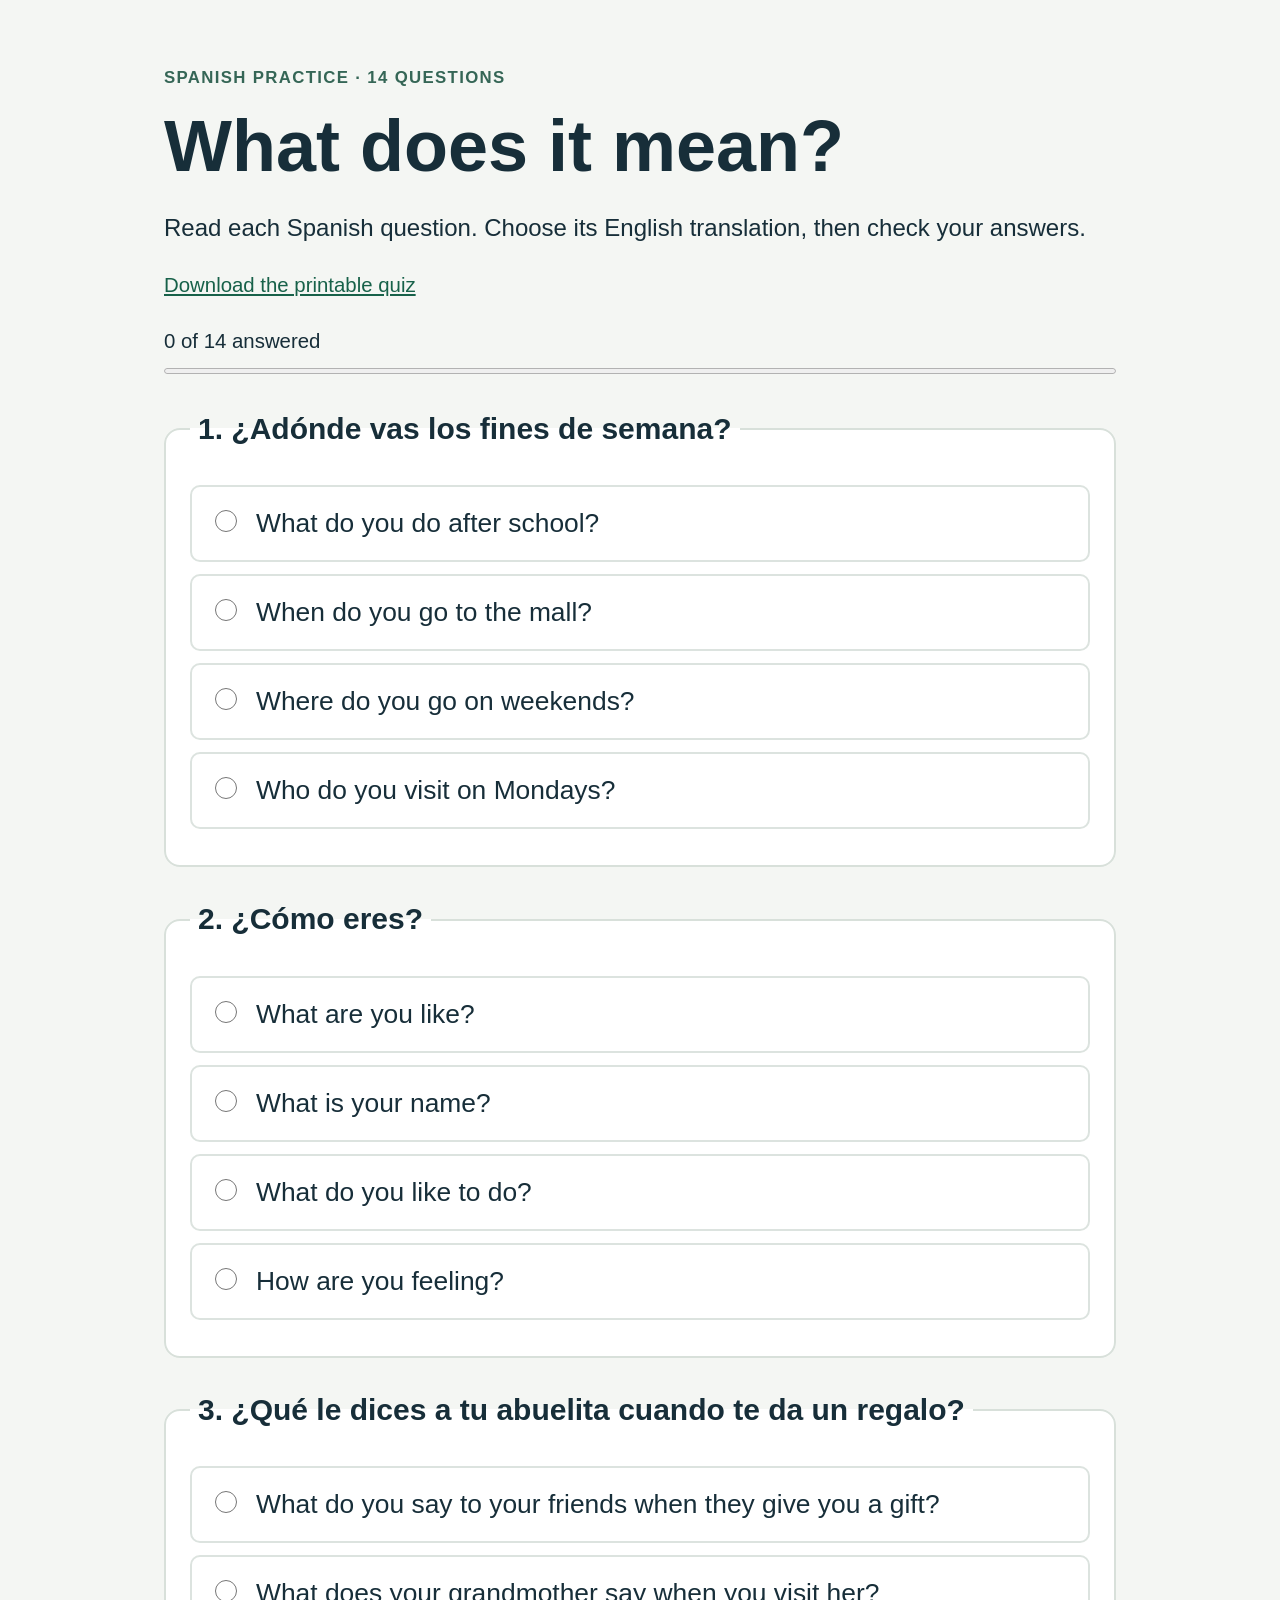
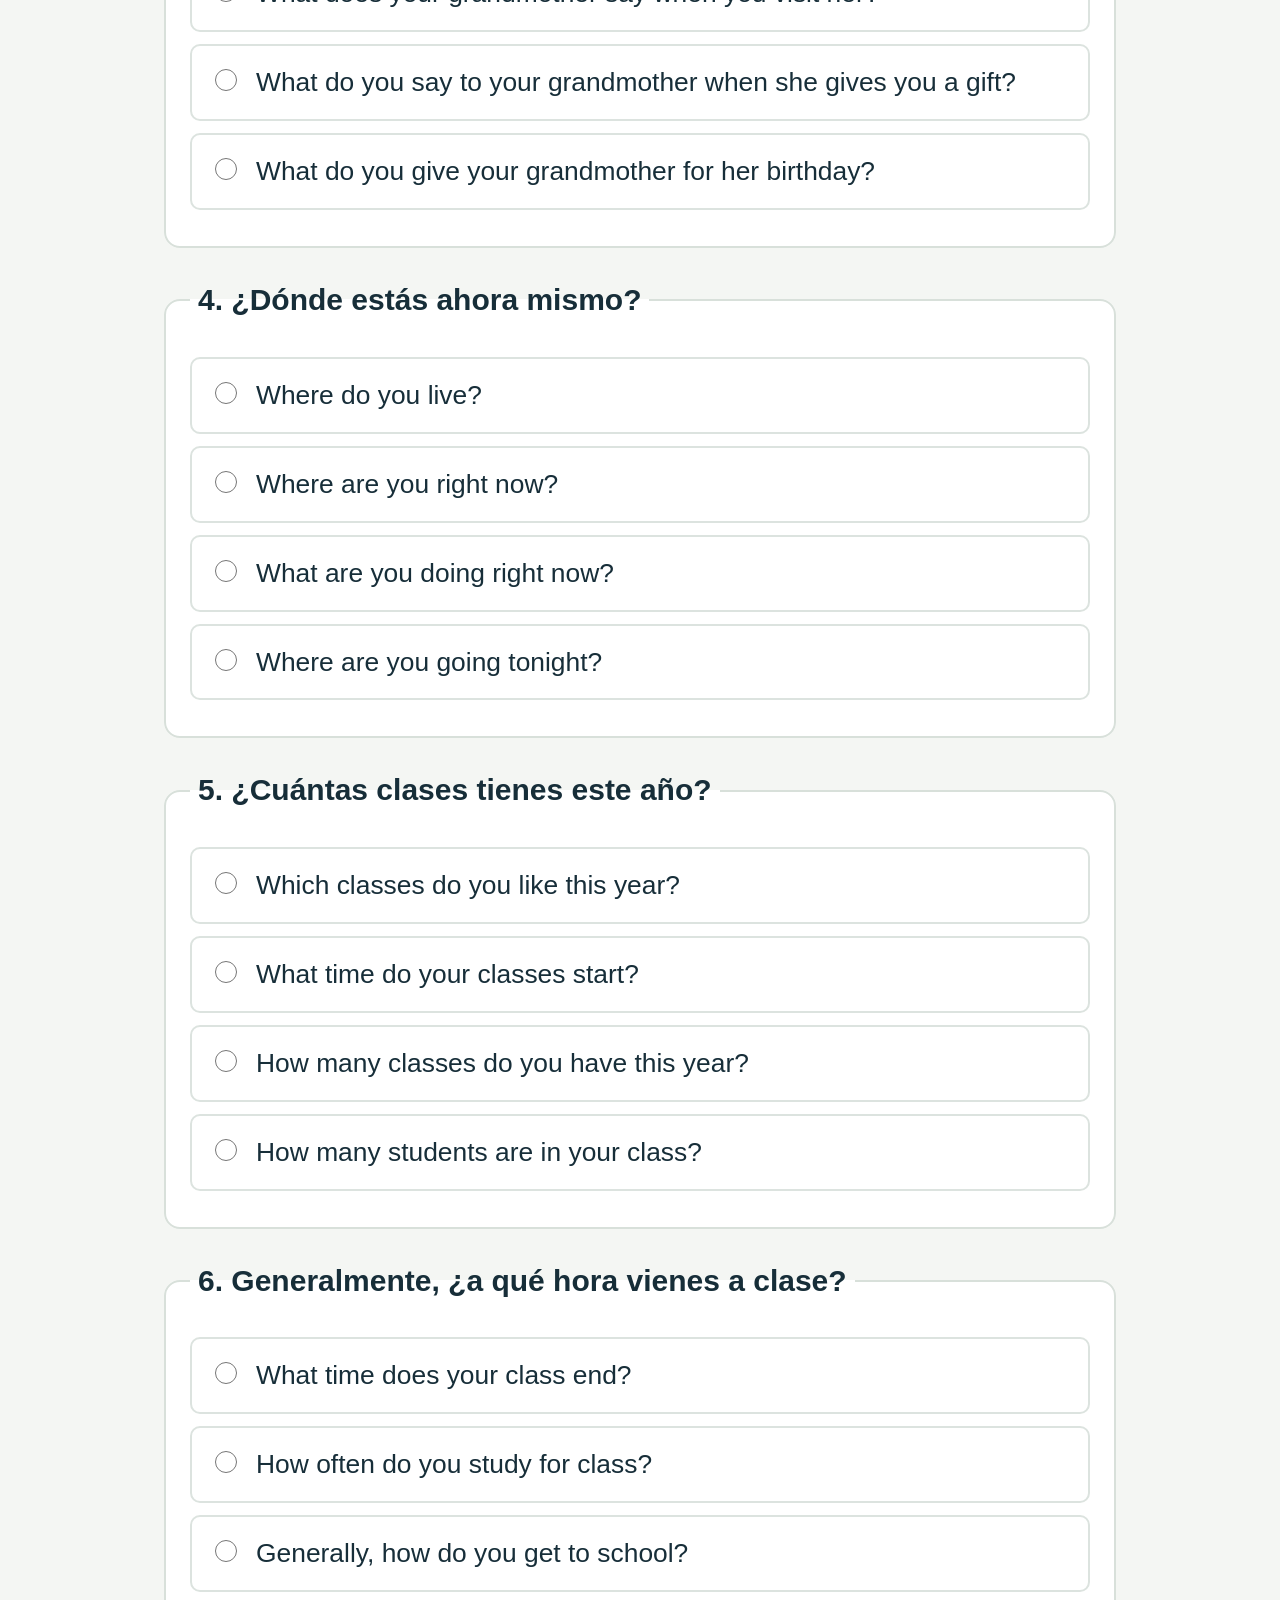
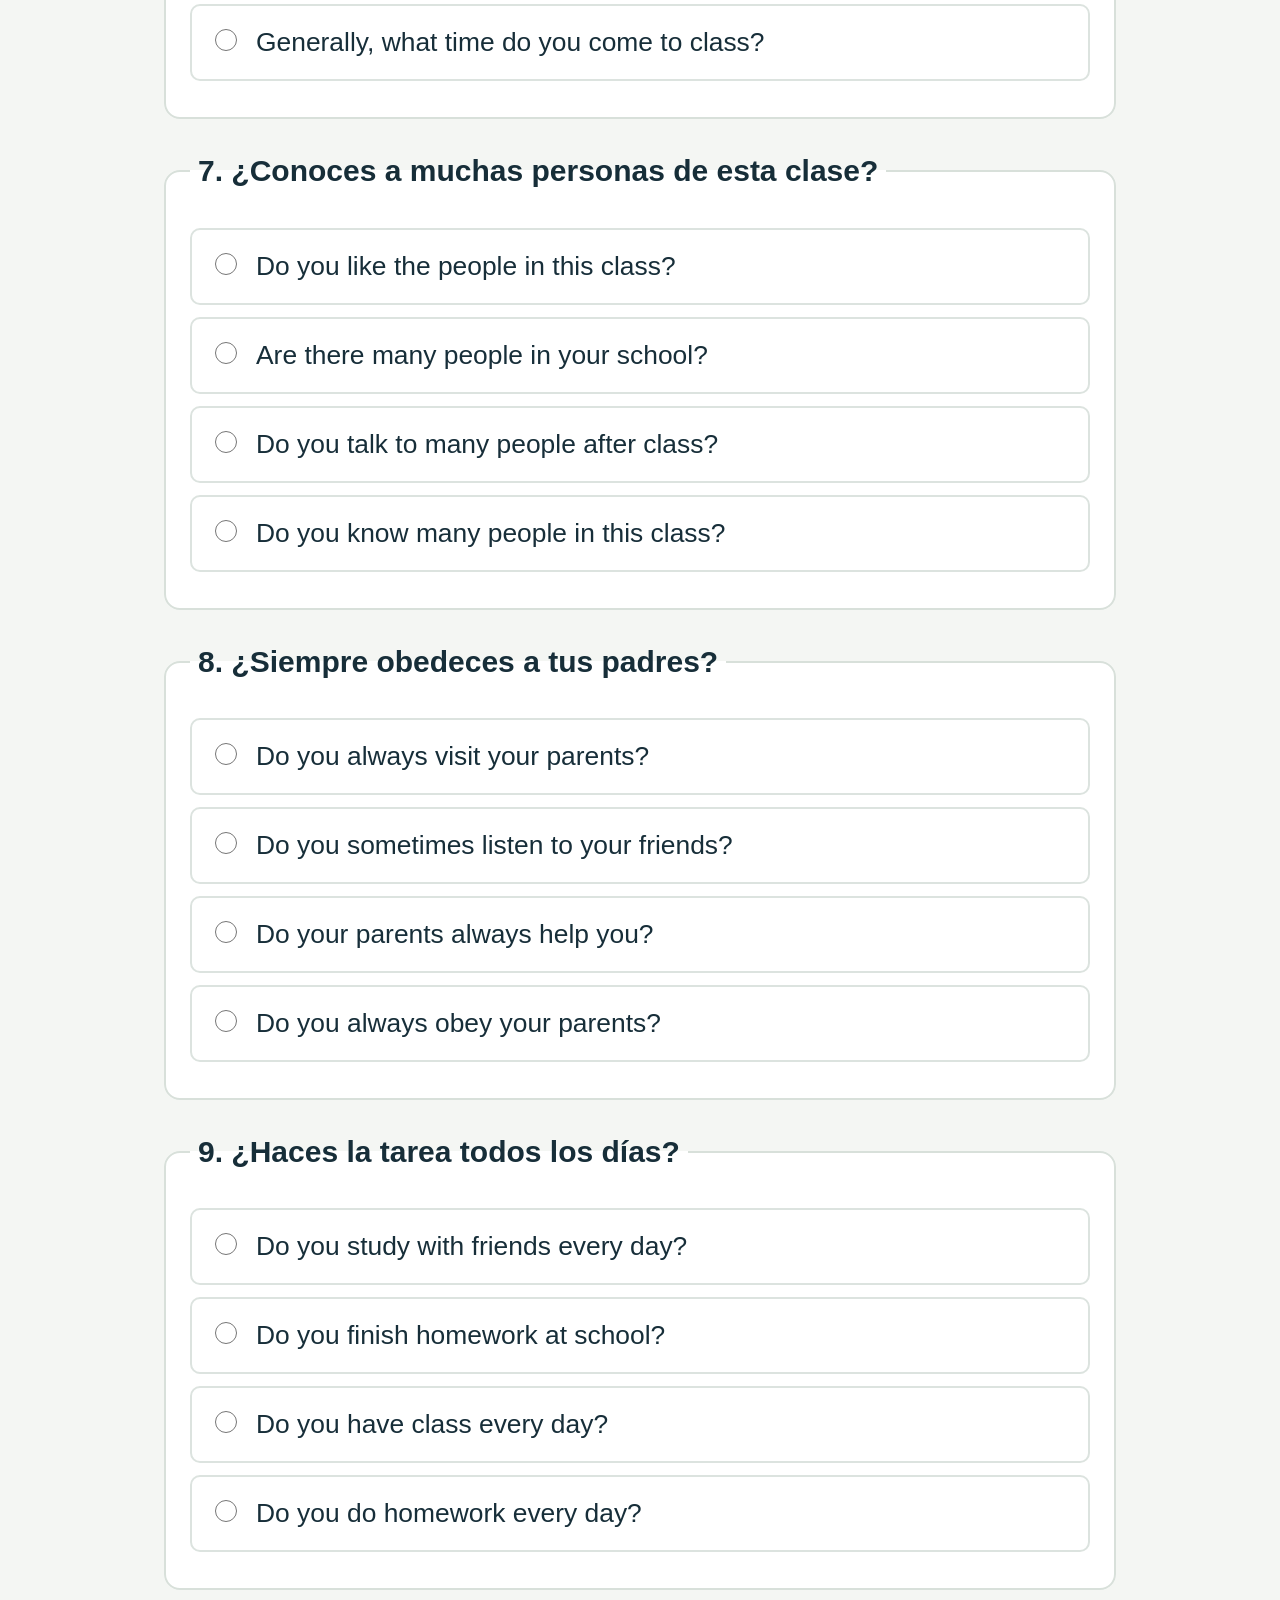
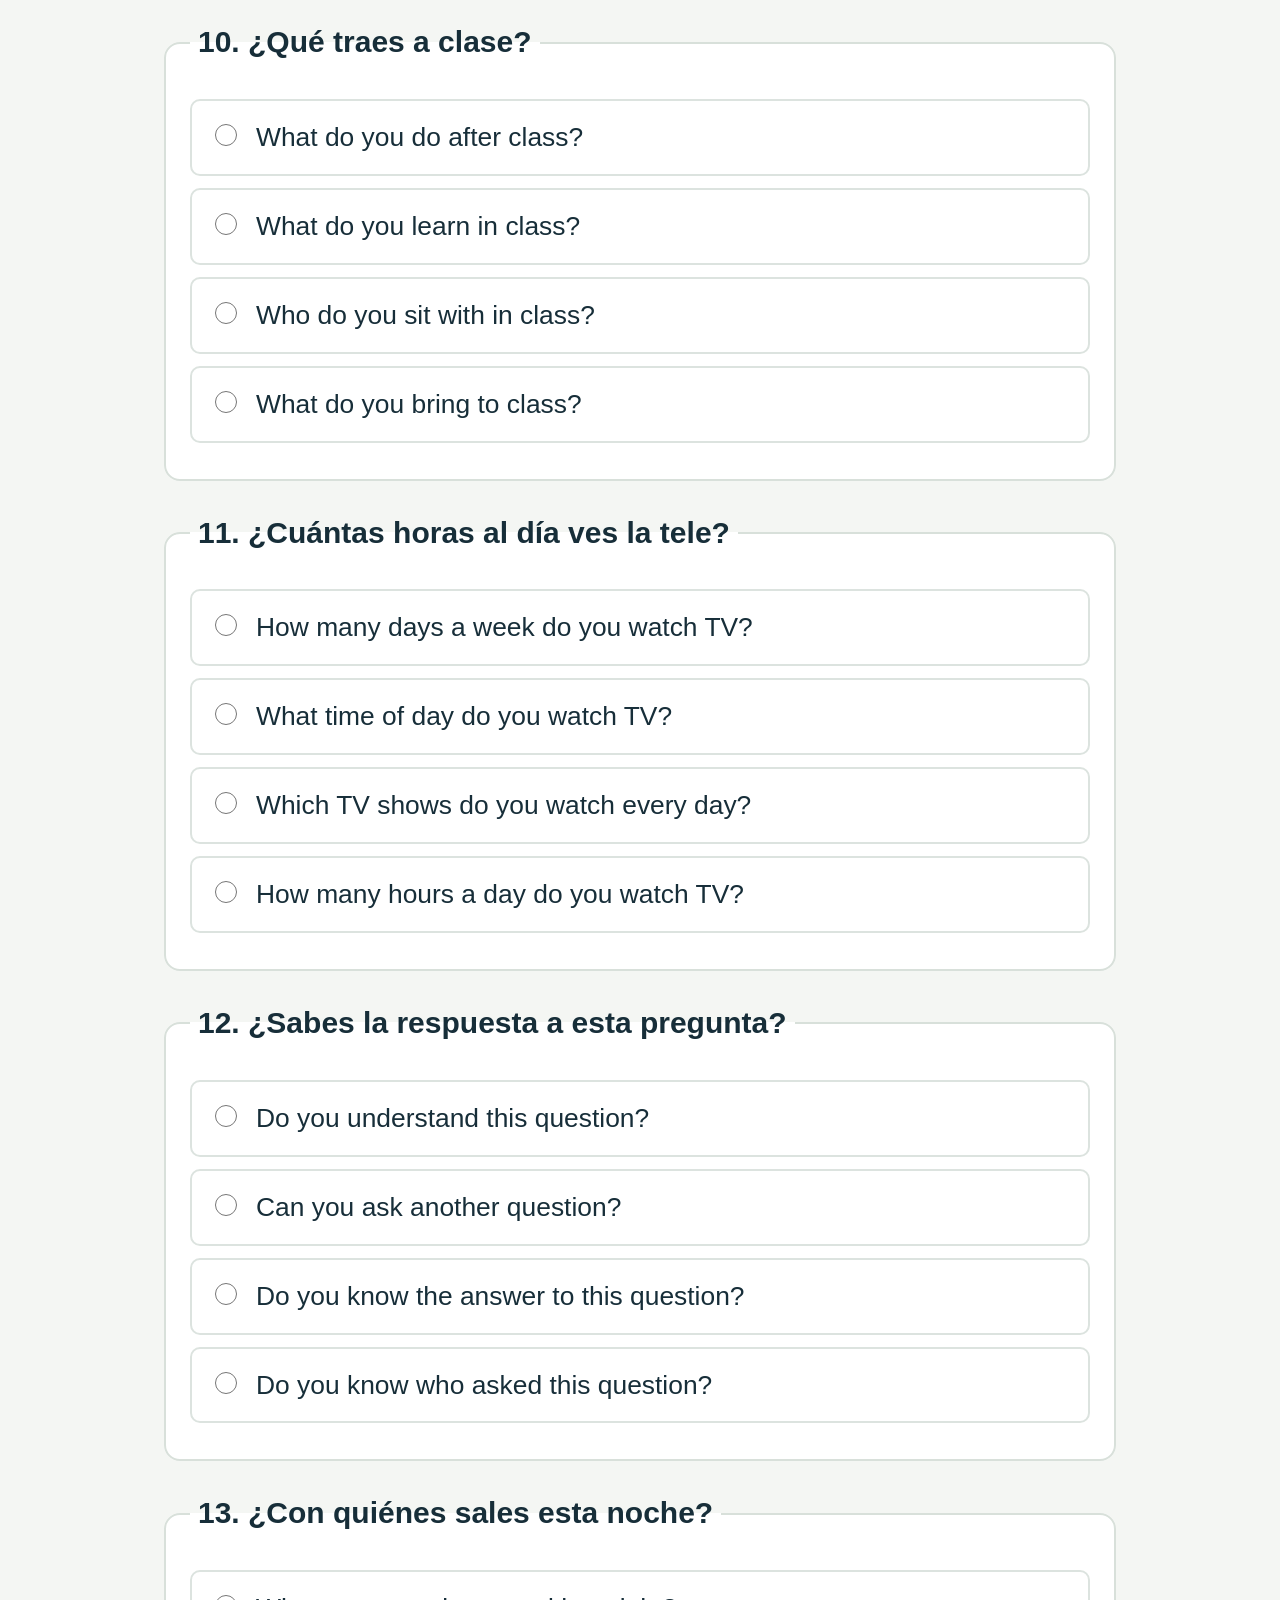
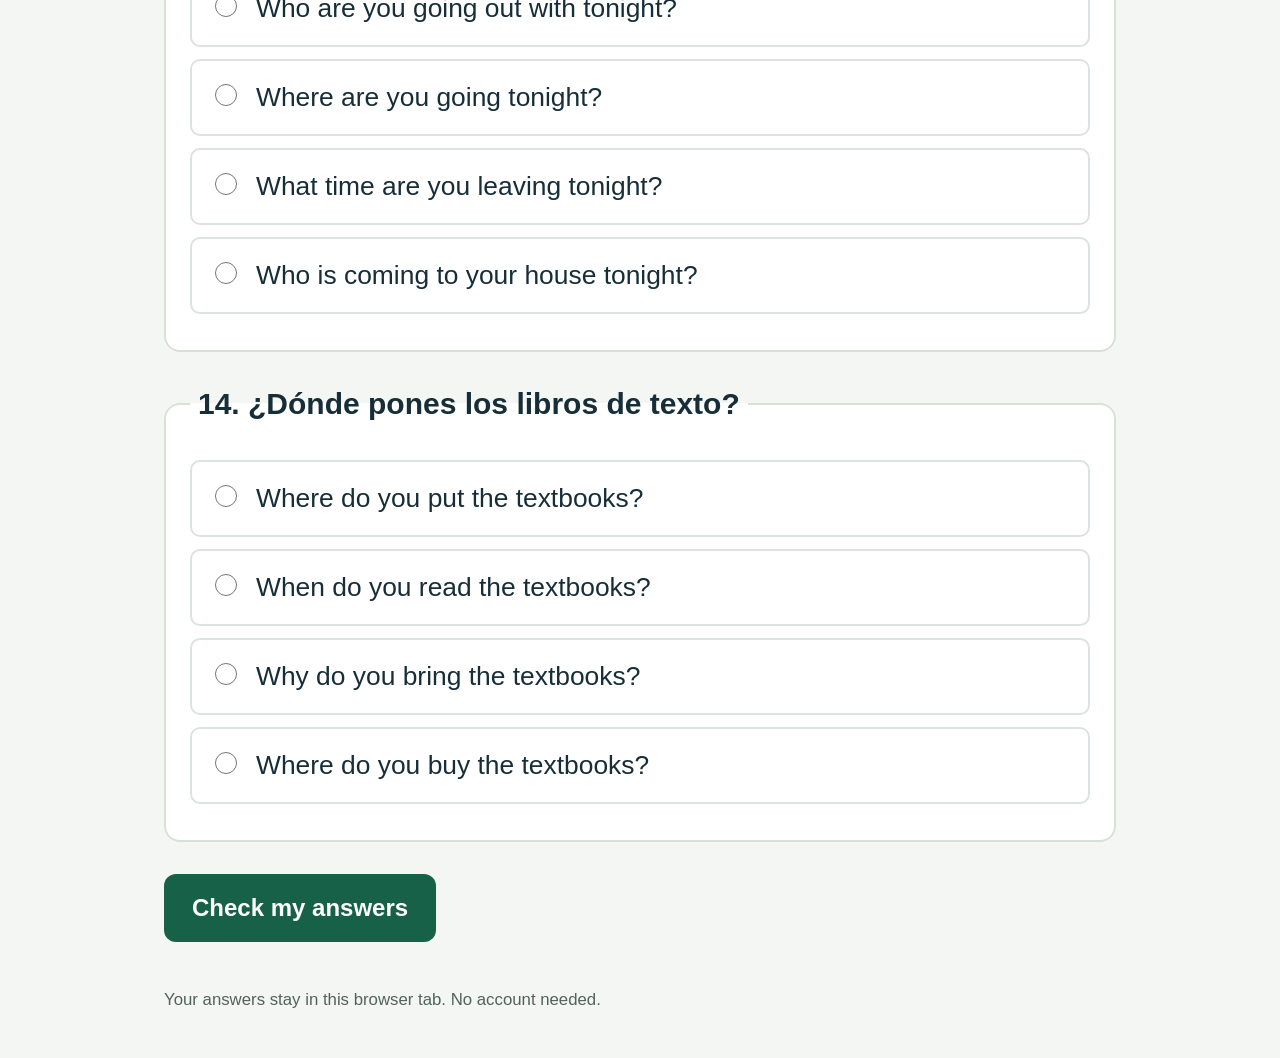
==== index.html @ 232efaab "Create interactive large-print Spanish quiz" ====
<!doctype html>
<html lang="en">
<head>
  <meta charset="utf-8">
  <meta name="viewport" content="width=device-width, initial-scale=1">
  <meta name="description" content="Practice understanding 14 Spanish questions with an extra-large-print interactive quiz.">
  <title>Spanish Question Quiz</title>
  <link rel="stylesheet" href="style.css">
  <script src="questions.js" defer></script>
  <script src="quiz.js" defer></script>
</head>
<body>
<main>
  <header>
    <p class="eyebrow">SPANISH PRACTICE · 14 QUESTIONS</p>
    <h1>What does it mean?</h1>
    <p>Read each Spanish question. Choose its English translation, then check your answers.</p>
    <a href="spanish-quiz.pdf">Download the printable quiz</a>
  </header>
  <noscript>Please enable JavaScript to take the quiz, or download the printable version above.</noscript>
  <div class="progress" aria-live="polite"><span id="progress-text">0 of 14 answered</span><progress id="progress" value="0" max="14" aria-label="Questions answered"></progress></div>
  <form id="quiz">
    <div id="questions"></div>
    <p id="notice" role="alert"></p>
    <button type="submit" id="check">Check my answers</button>
  </form>
  <section id="results" hidden tabindex="-1" aria-labelledby="score"></section>
  <button id="retry" type="button" hidden>Try again</button>
  <footer>Your answers stay in this browser tab. No account needed.</footer>
</main>
</body>
</html>
---- style.css ----
:root { font-family: Arial, Helvetica, sans-serif; color: #172e39; background: #f4f6f3; font-size: 24px; }
* { box-sizing: border-box; }
body { margin: 0; }
main { max-width: 1000px; margin: auto; padding: 48px 24px; }
h1 { font-size: clamp(2rem, 6vw, 3rem); line-height: 1.1; margin: 16px 0; }
p { line-height: 1.5; }
.eyebrow { font-size: .7rem; font-weight: bold; letter-spacing: .08em; color: #356656; }
a { color: #176149; font-size: .85rem; }
.progress { margin: 32px 0; font-size: .85rem; }
progress { display: block; width: 100%; height: 12px; margin-top: 12px; accent-color: #176149; }
fieldset { min-width: 0; margin: 0 0 32px; padding: 24px; border: 2px solid #d8e0da; border-radius: 16px; background: white; }
legend { font-weight: bold; font-size: 1.25rem; line-height: 1.35; padding: 0 8px; max-width: 100%; }
label { display: flex; align-items: baseline; gap: 16px; border: 2px solid #dce3df; border-radius: 10px; padding: 18px; margin: 12px 0; cursor: pointer; font-size: 1.1rem; line-height: 1.4; }
label:hover { background: #f0f6f2; }
label:has(input:checked) { background: #e7f1eb; border-color: #176149; }
input { flex-shrink: 0; width: 22px; height: 22px; accent-color: #176149; }
button { background: #176149; color: white; border: 0; border-radius: 12px; padding: 20px 28px; font: inherit; font-weight: bold; cursor: pointer; }
button:hover { background: #104b38; }
:focus-visible { outline: 4px solid #a45100; outline-offset: 4px; }
.feedback { font-size: 1rem; font-weight: bold; margin-bottom: 0; }
.correct { border-color: #176149; }
.incorrect { border-color: #ae430e; }
.incorrect .feedback, #notice { color: #923509; }
#results { padding: 24px; background: #e7f1eb; border-radius: 16px; margin: 24px 0; }
#results h2 { margin: 0; }
footer { margin-top: 48px; font-size: .7rem; color: #52625c; }
[hidden] { display: none !important; }
@media (max-width: 600px) { main { padding: 28px 14px; } fieldset { padding: 16px 10px; } label { padding: 14px 10px; gap: 10px; } }
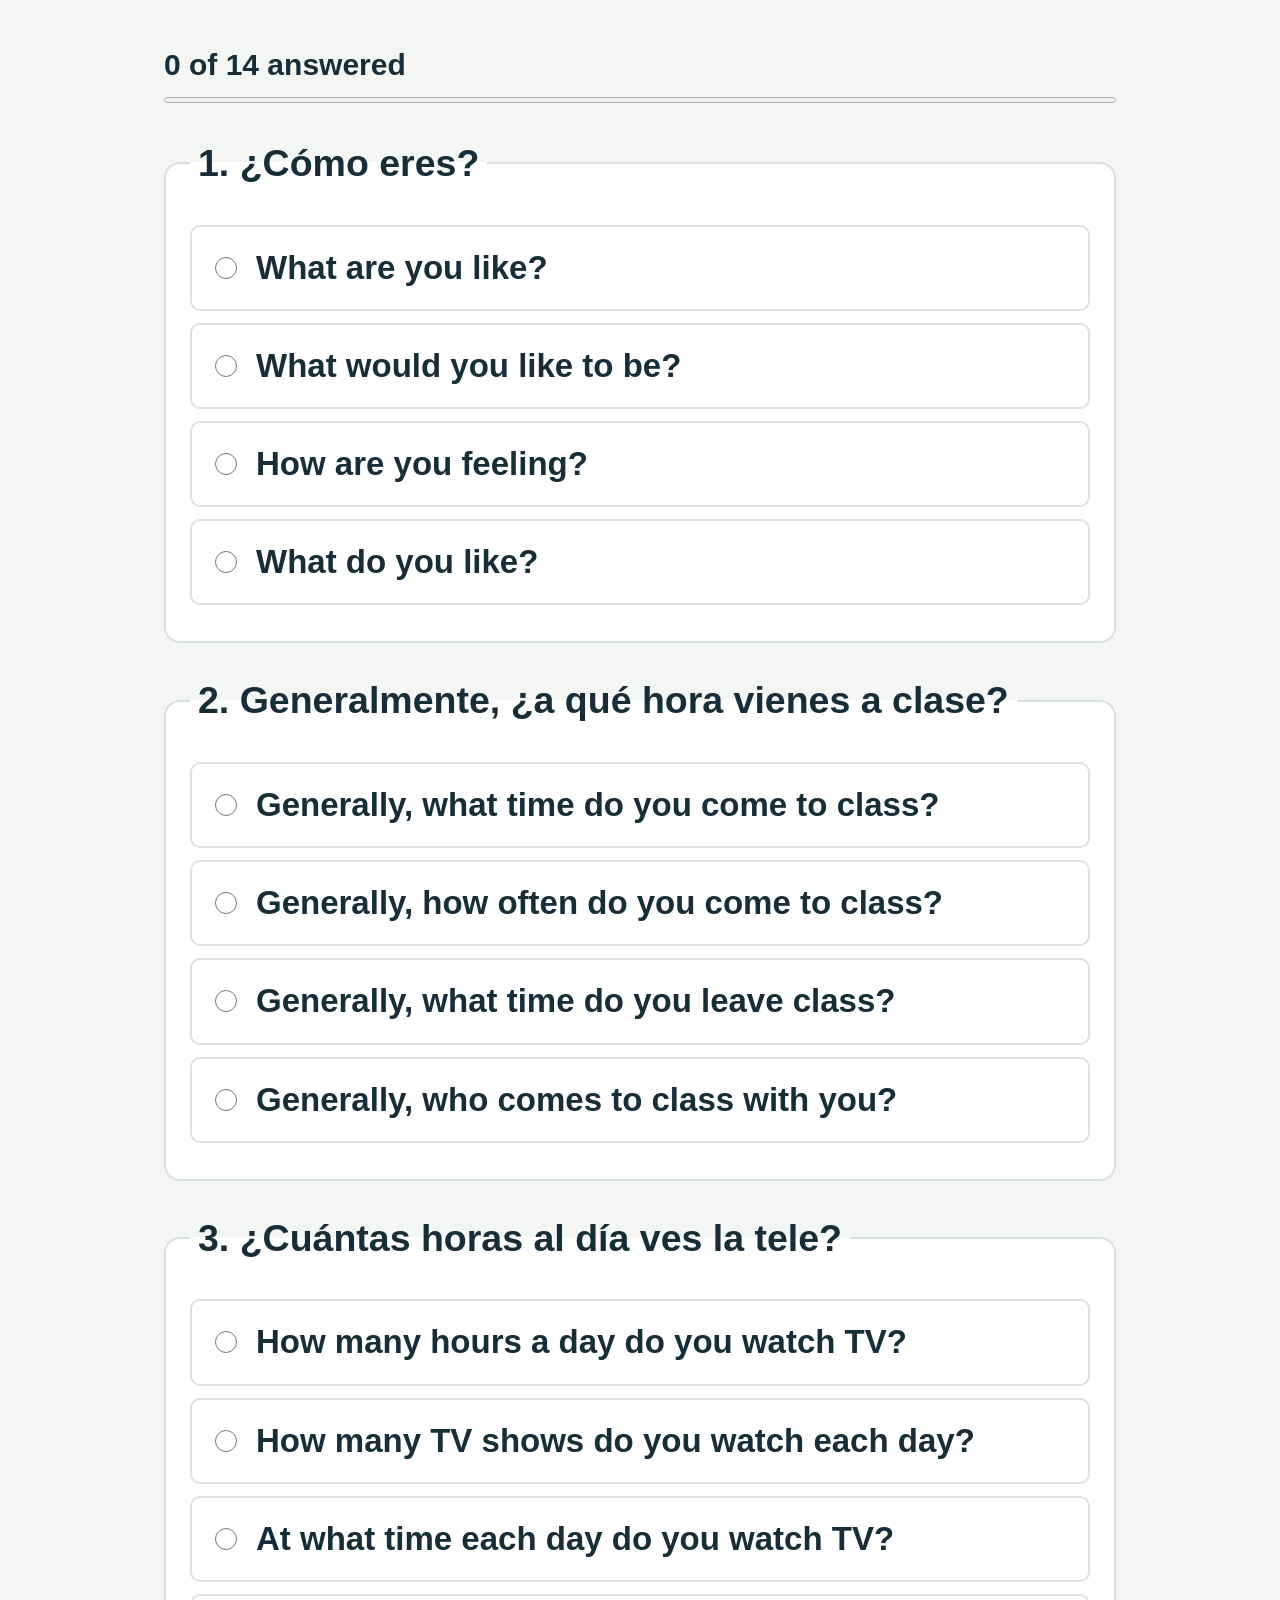
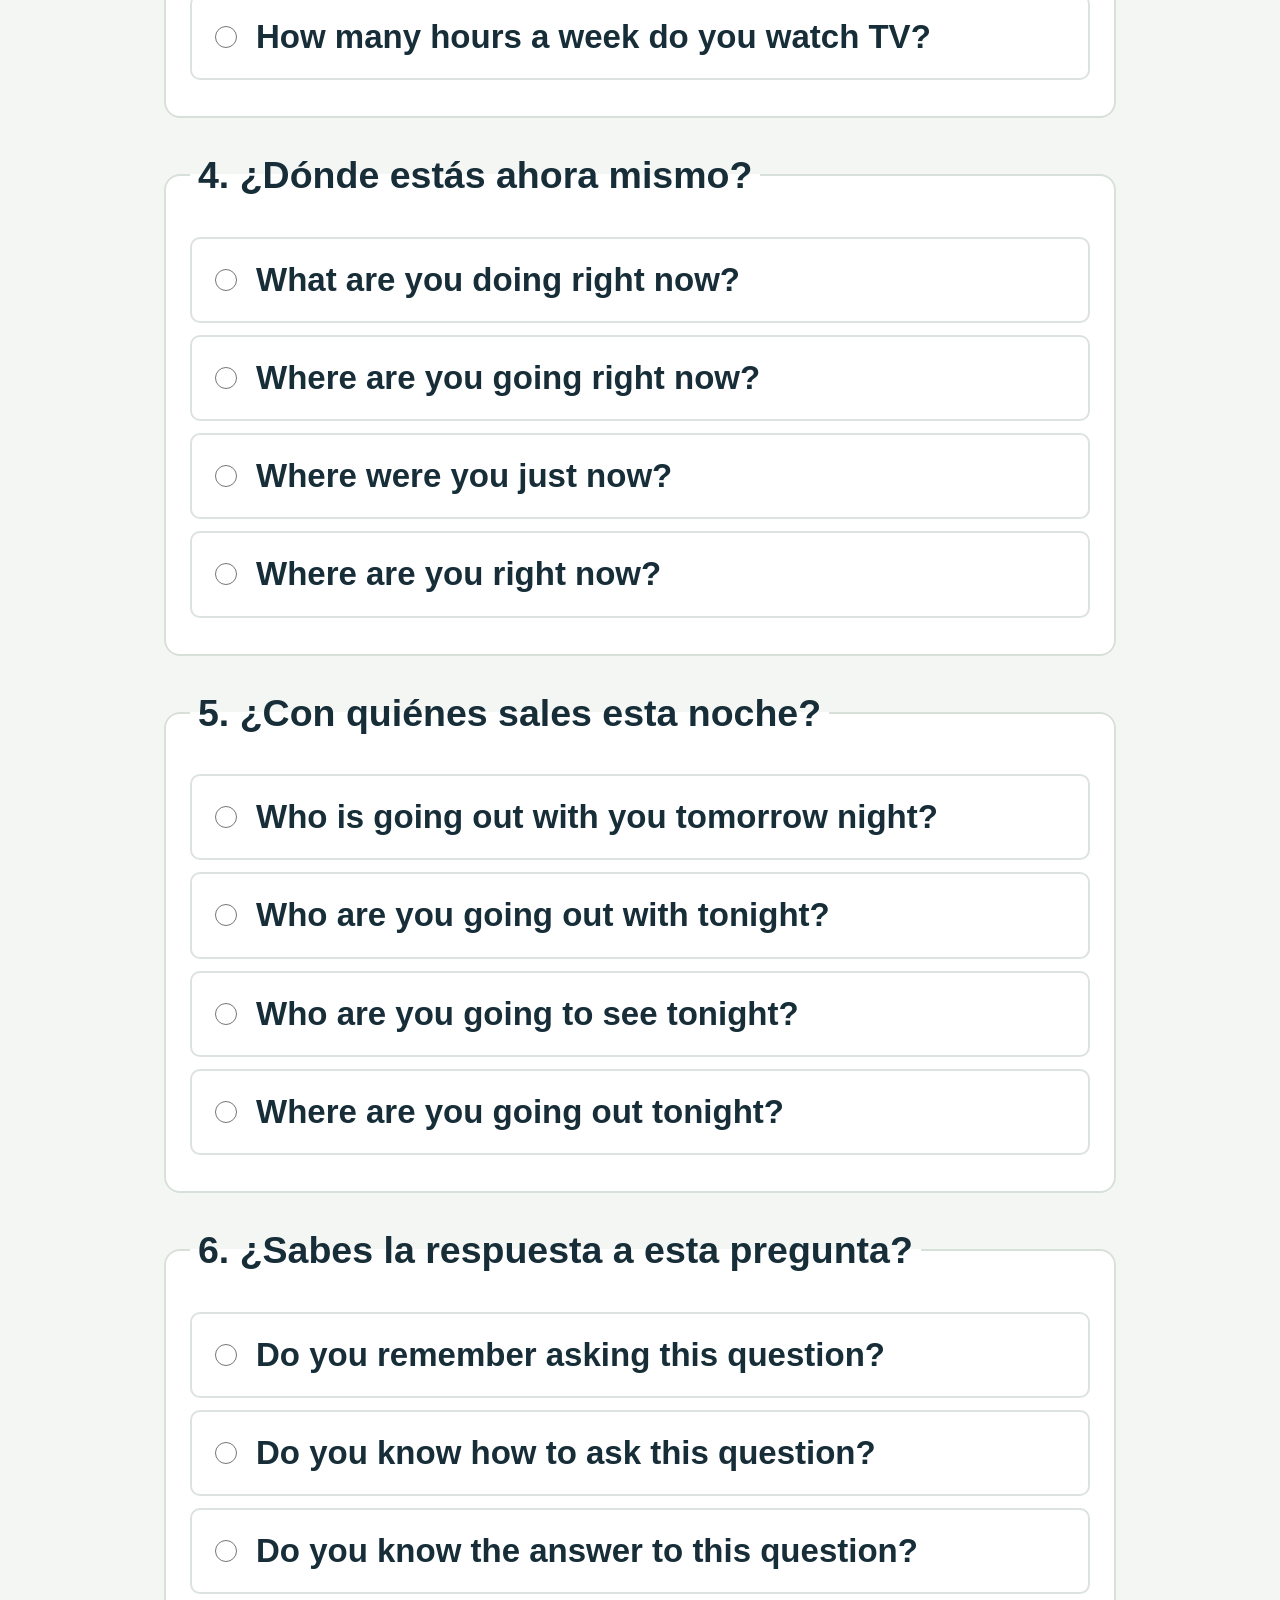
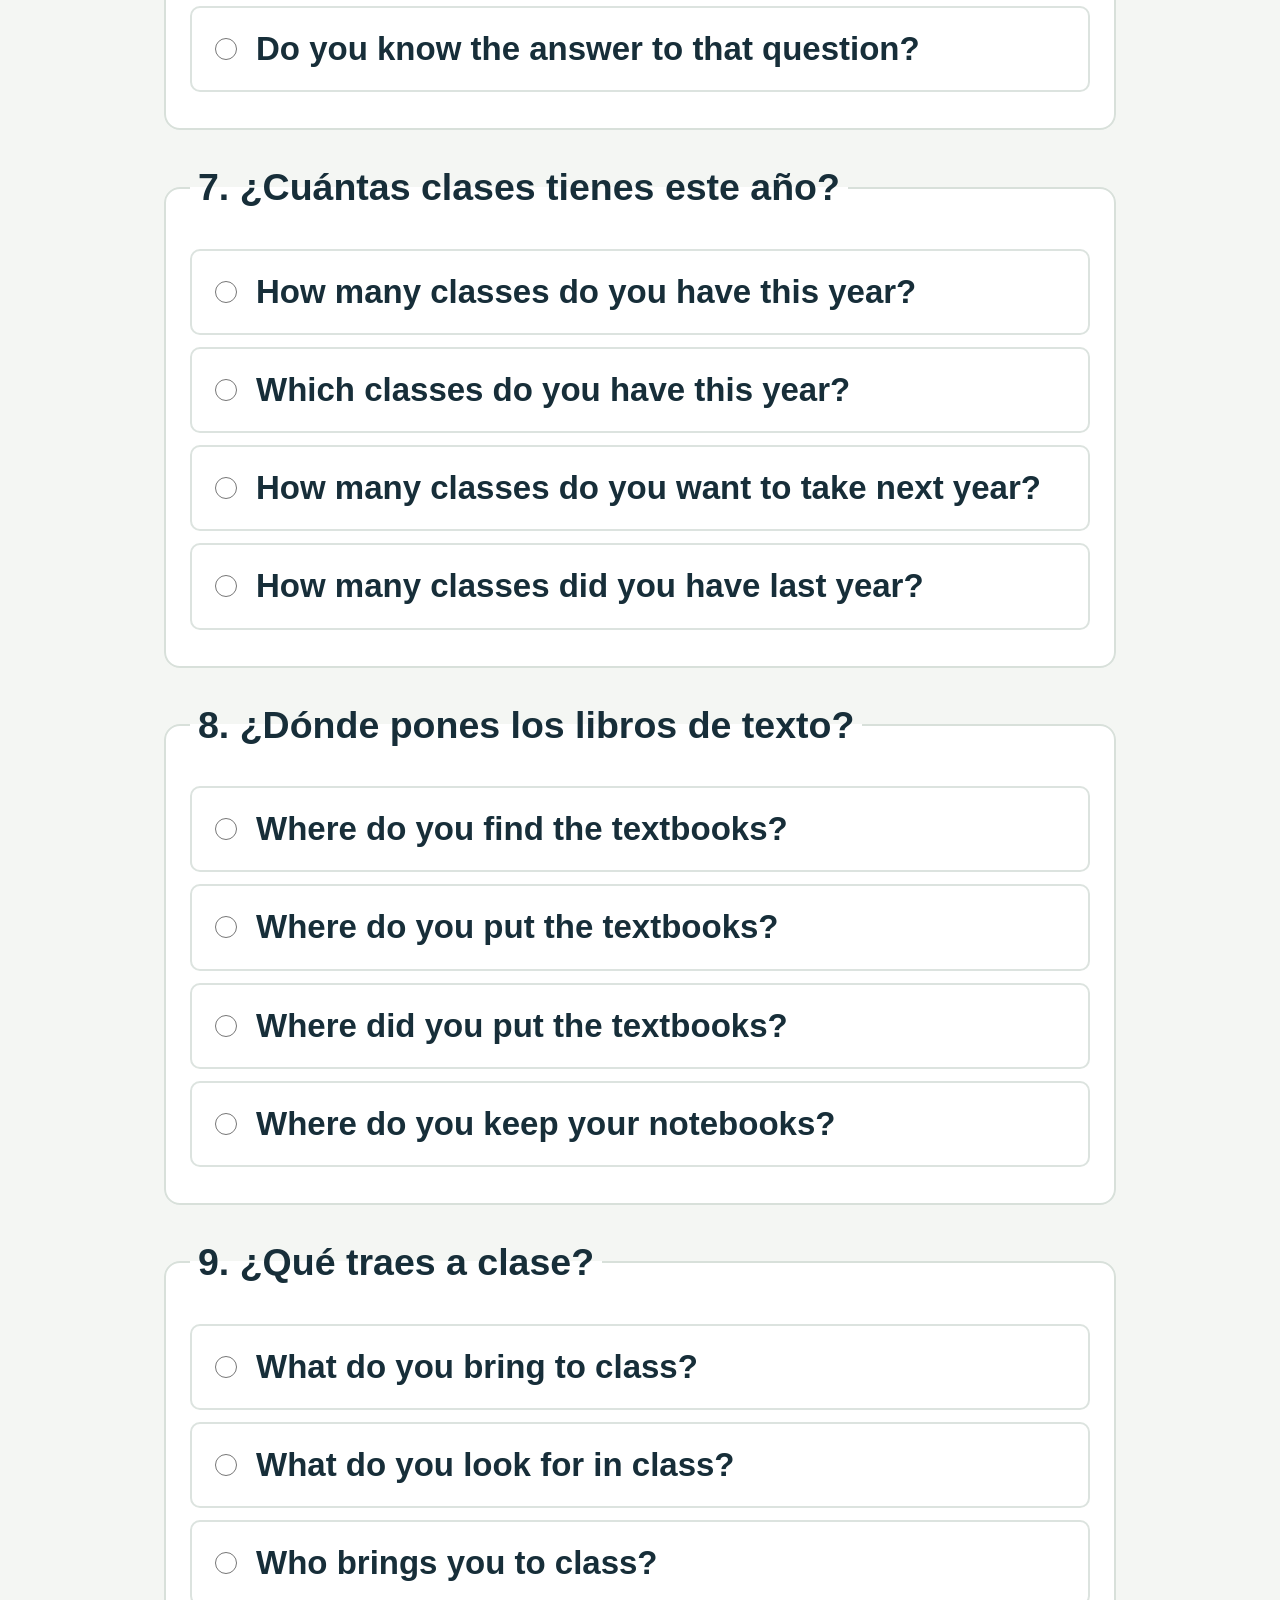
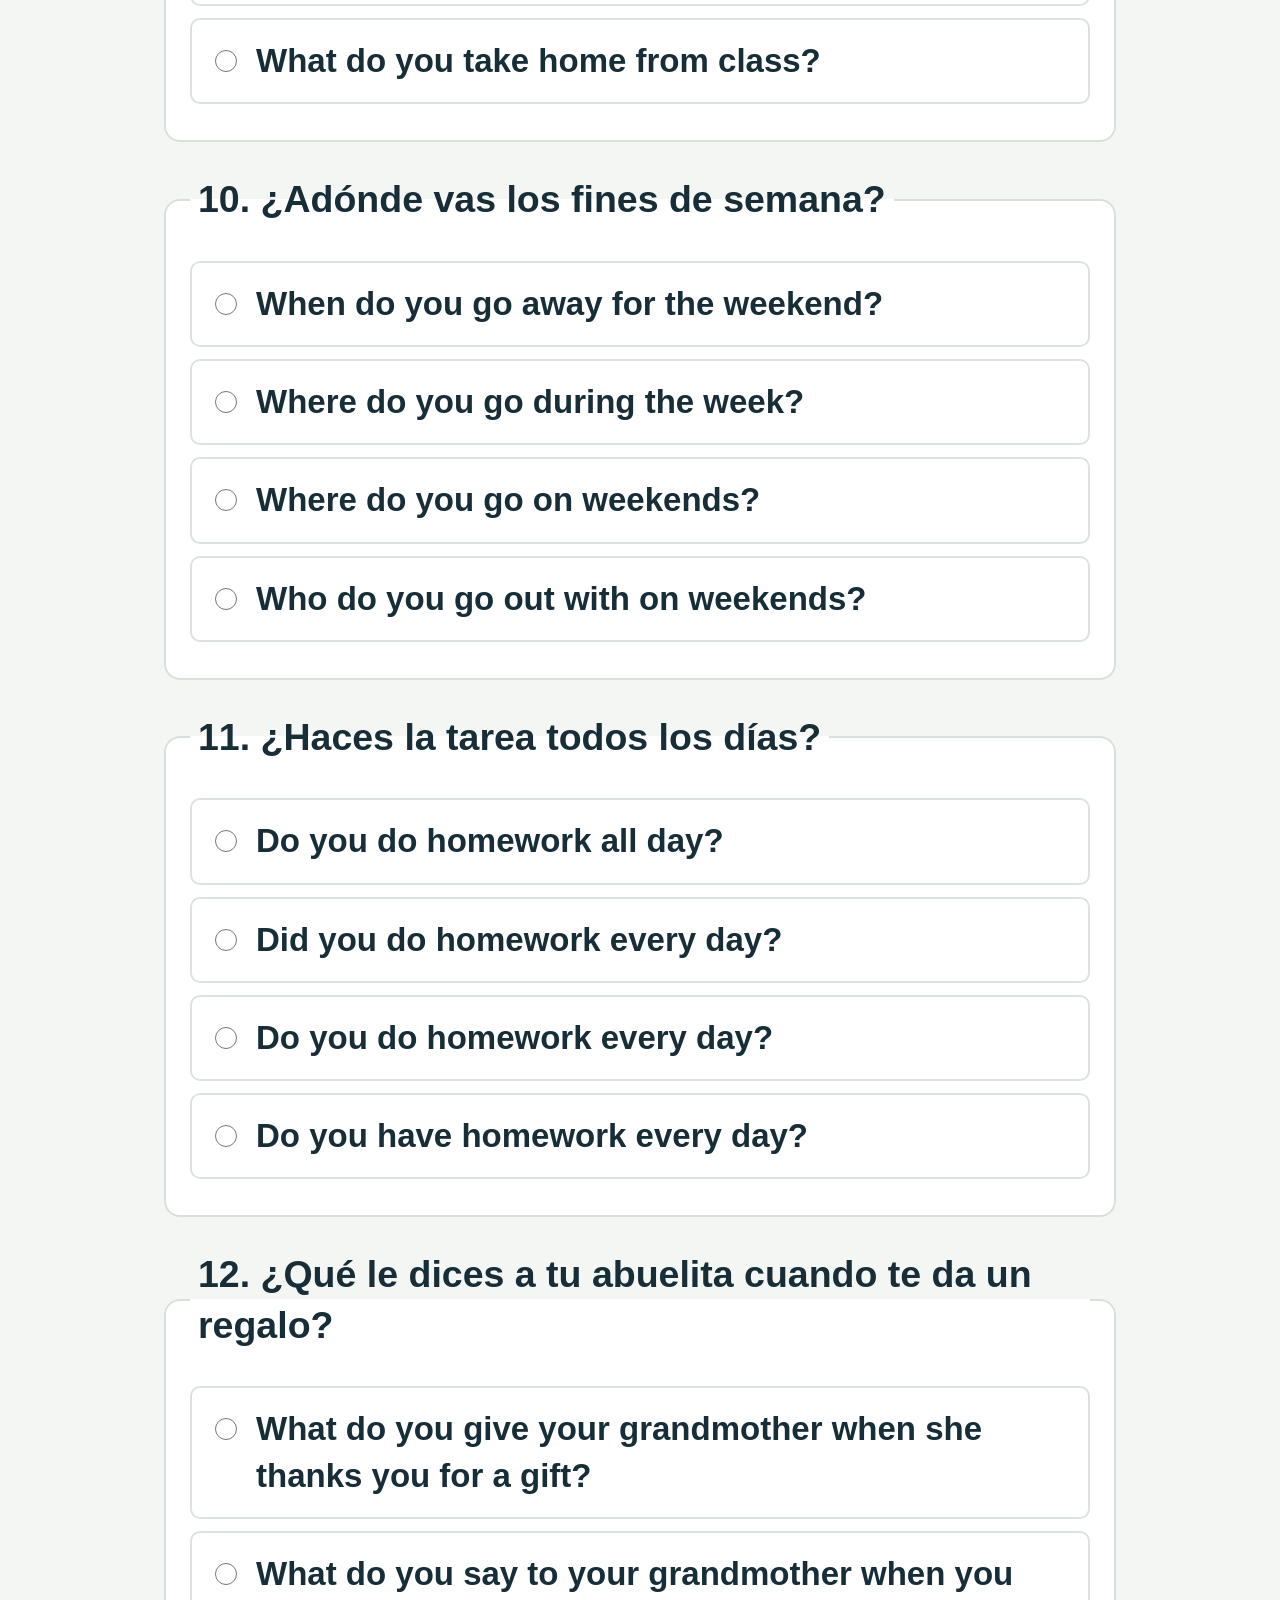
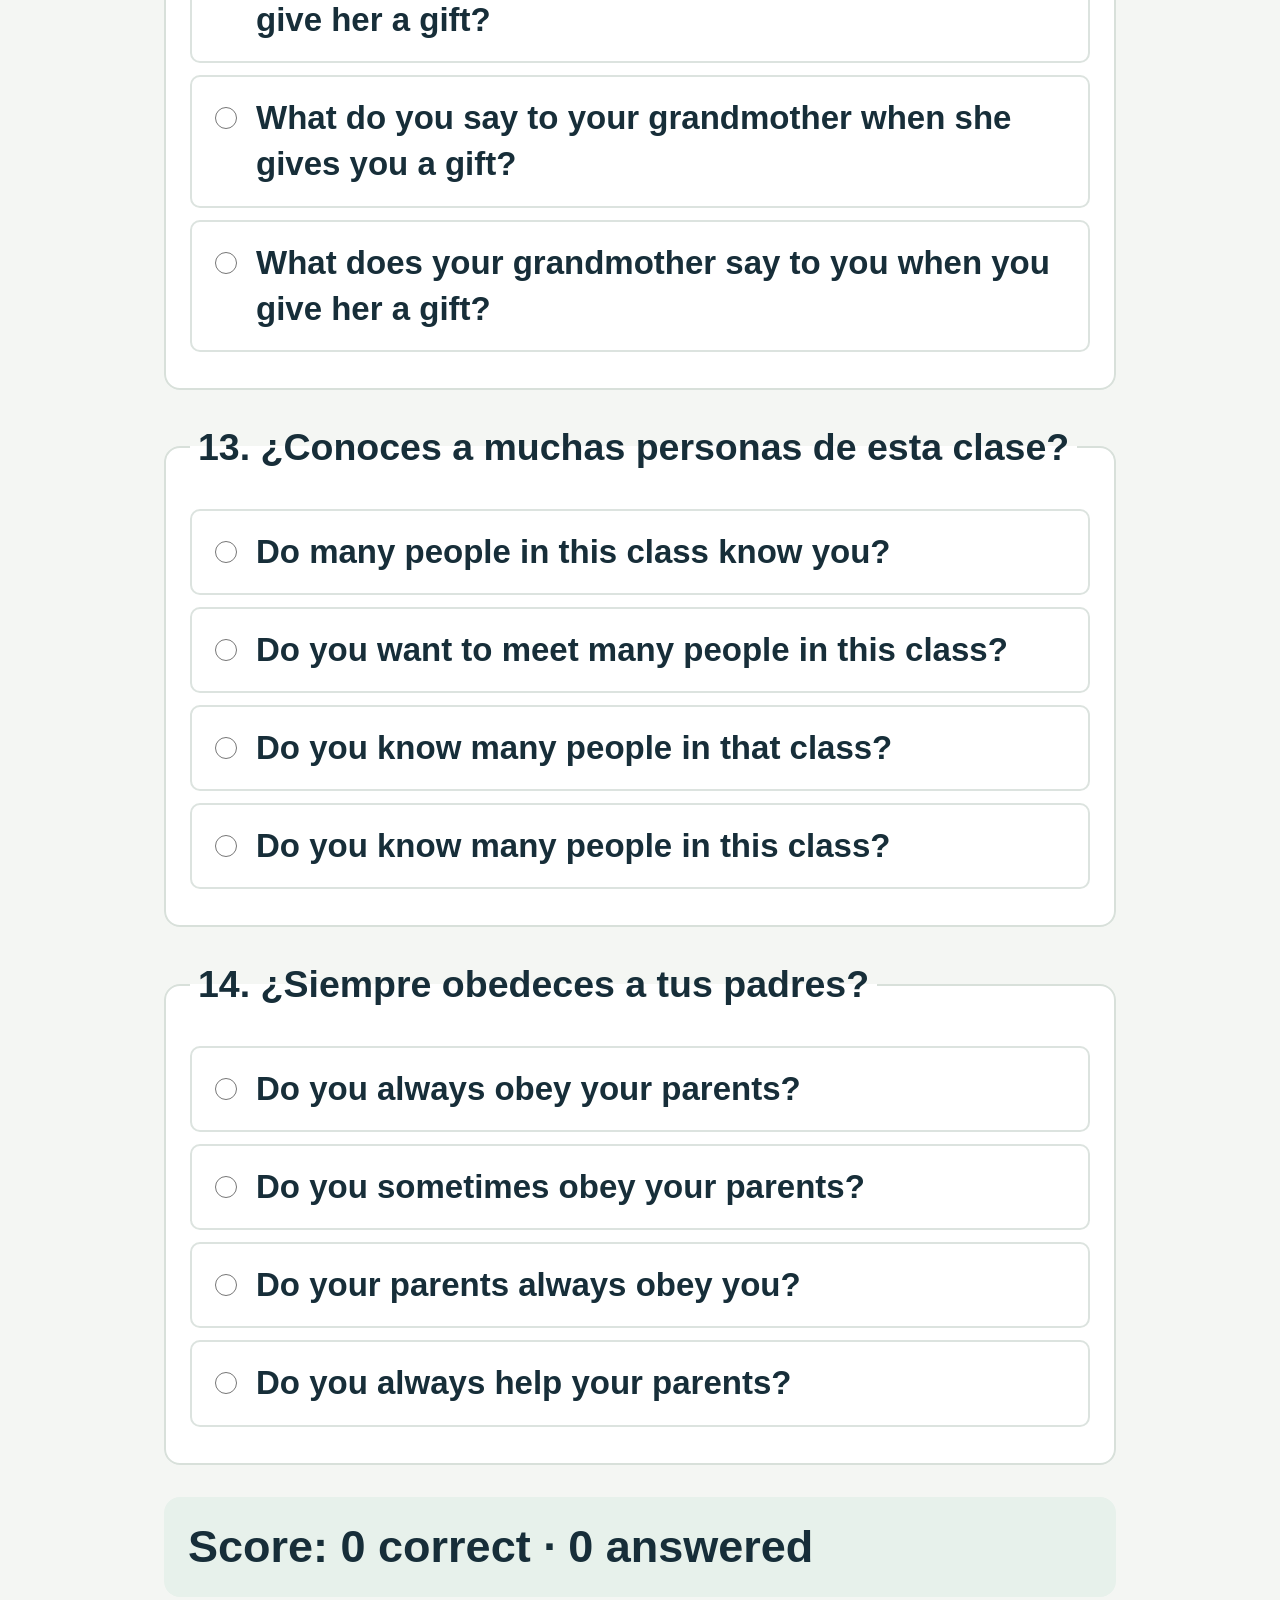
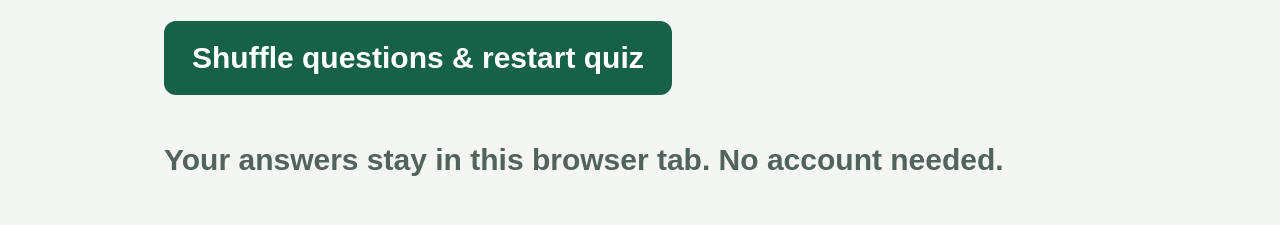
==== commit 347c08ed: "Add immediate scoring, harder choices, and shuffled restart" ====
--- a/index.html
+++ b/index.html
@@ -11,21 +11,13 @@
 </head>
 <body>
 <main>
-  <header>
-    <p class="eyebrow">SPANISH PRACTICE · 14 QUESTIONS</p>
-    <h1>What does it mean?</h1>
-    <p>Read each Spanish question. Choose its English translation, then check your answers.</p>
-    <a href="spanish-quiz.pdf">Download the printable quiz</a>
-  </header>
-  <noscript>Please enable JavaScript to take the quiz, or download the printable version above.</noscript>
+  <noscript>Please enable JavaScript to take the quiz.</noscript>
   <div class="progress" aria-live="polite"><span id="progress-text">0 of 14 answered</span><progress id="progress" value="0" max="14" aria-label="Questions answered"></progress></div>
   <form id="quiz">
     <div id="questions"></div>
-    <p id="notice" role="alert"></p>
-    <button type="submit" id="check">Check my answers</button>
   </form>
-  <section id="results" hidden tabindex="-1" aria-labelledby="score"></section>
-  <button id="retry" type="button" hidden>Try again</button>
+  <section id="results" aria-live="polite" aria-labelledby="score"><h2 id="score">Score: 0 correct · 0 answered</h2></section>
+  <button id="retry" type="button">Shuffle questions &amp; restart quiz</button>
   <footer>Your answers stay in this browser tab. No account needed.</footer>
 </main>
 </body>
--- a/style.css
+++ b/style.css
@@ -1,4 +1,4 @@
-:root { font-family: Arial, Helvetica, sans-serif; color: #172e39; background: #f4f6f3; font-size: 24px; }
+:root { font-family: Arial, Helvetica, sans-serif; color: #172e39; background: #f4f6f3; font-size: 30px; font-weight: 700; }
 * { box-sizing: border-box; }
 body { margin: 0; }
 main { max-width: 1000px; margin: auto; padding: 48px 24px; }
@@ -6,7 +6,7 @@
 p { line-height: 1.5; }
 .eyebrow { font-size: .7rem; font-weight: bold; letter-spacing: .08em; color: #356656; }
 a { color: #176149; font-size: .85rem; }
-.progress { margin: 32px 0; font-size: .85rem; }
+.progress { margin: 0 0 32px; font-size: 1rem; }
 progress { display: block; width: 100%; height: 12px; margin-top: 12px; accent-color: #176149; }
 fieldset { min-width: 0; margin: 0 0 32px; padding: 24px; border: 2px solid #d8e0da; border-radius: 16px; background: white; }
 legend { font-weight: bold; font-size: 1.25rem; line-height: 1.35; padding: 0 8px; max-width: 100%; }
@@ -23,6 +23,9 @@
 .incorrect .feedback, #notice { color: #923509; }
 #results { padding: 24px; background: #e7f1eb; border-radius: 16px; margin: 24px 0; }
 #results h2 { margin: 0; }
-footer { margin-top: 48px; font-size: .7rem; color: #52625c; }
+footer { margin-top: 48px; font-size: 1rem; color: #52625c; }
 [hidden] { display: none !important; }
 @media (max-width: 600px) { main { padding: 28px 14px; } fieldset { padding: 16px 10px; } label { padding: 14px 10px; gap: 10px; } }
+
+.feedback:empty { display: none; }
+label:has(input:disabled) { cursor: default; }
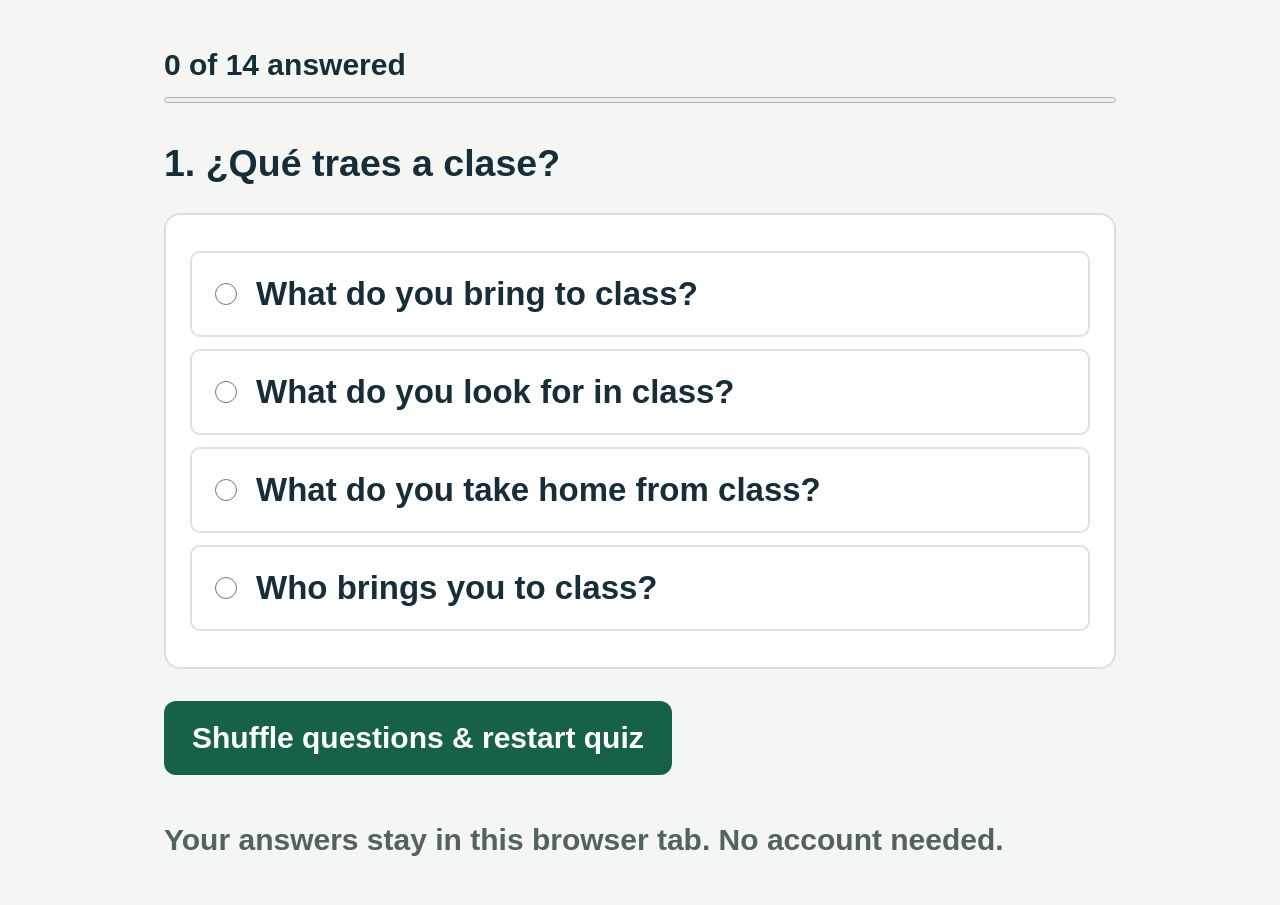
==== commit ca881843: "Center Next beside answer frame and remove score display" ====
--- a/index.html
+++ b/index.html
@@ -16,7 +16,6 @@
   <form id="quiz">
     <div id="questions"></div>
   </form>
-  <section id="results" aria-live="polite" aria-labelledby="score"><h2 id="score">Score: 0 correct · 0 answered</h2></section>
   <button id="retry" type="button">Shuffle questions &amp; restart quiz</button>
   <footer>Your answers stay in this browser tab. No account needed.</footer>
 </main>
--- a/style.css
+++ b/style.css
@@ -9,7 +9,7 @@
 .progress { margin: 0 0 32px; font-size: 1rem; }
 progress { display: block; width: 100%; height: 12px; margin-top: 12px; accent-color: #176149; }
 fieldset { min-width: 0; margin: 0 0 32px; padding: 24px; border: 2px solid #d8e0da; border-radius: 16px; background: white; }
-legend { font-weight: bold; font-size: 1.25rem; line-height: 1.35; padding: 0 8px; max-width: 100%; }
+#question-title { font-weight: bold; font-size: 1.25rem; line-height: 1.35; margin: 0 0 24px; max-width: 100%; }
 label { display: flex; align-items: baseline; gap: 16px; border: 2px solid #dce3df; border-radius: 10px; padding: 18px; margin: 12px 0; cursor: pointer; font-size: 1.1rem; line-height: 1.4; }
 label:hover { background: #f0f6f2; }
 label:has(input:checked) { background: #e7f1eb; border-color: #176149; }
@@ -21,11 +21,18 @@
 .correct { border-color: #176149; }
 .incorrect { border-color: #ae430e; }
 .incorrect .feedback, #notice { color: #923509; }
-#results { padding: 24px; background: #e7f1eb; border-radius: 16px; margin: 24px 0; }
-#results h2 { margin: 0; }
 footer { margin-top: 48px; font-size: 1rem; color: #52625c; }
 [hidden] { display: none !important; }
 @media (max-width: 600px) { main { padding: 28px 14px; } fieldset { padding: 16px 10px; } label { padding: 14px 10px; gap: 10px; } }
 
 .feedback:empty { display: none; }
 label:has(input:disabled) { cursor: default; }
+.word { display: inline; padding: 3px 4px; border-radius: 5px; background: #e7f1eb; color: #172e39; font: inherit; text-decoration: underline dotted; }
+.word:hover, .word[aria-pressed="true"] { background: #cce4d5; }
+.answer-row { display: flex; align-items: center; gap: 16px; margin-bottom: 32px; }
+.answer-row fieldset { flex: 1; margin: 0; }
+.question-navigation { flex: none; }
+#next { font-size: 1.1rem; padding: 16px 24px; }
+@media (max-width: 600px) { .answer-row { gap: 8px; } #next { padding: 16px 10px; } }
+.incorrect label:has(input:checked) { background: #fff0e8; border-color: #ae430e; }
+label.right-answer { background: #ccebd5; border: 4px solid #176149; }
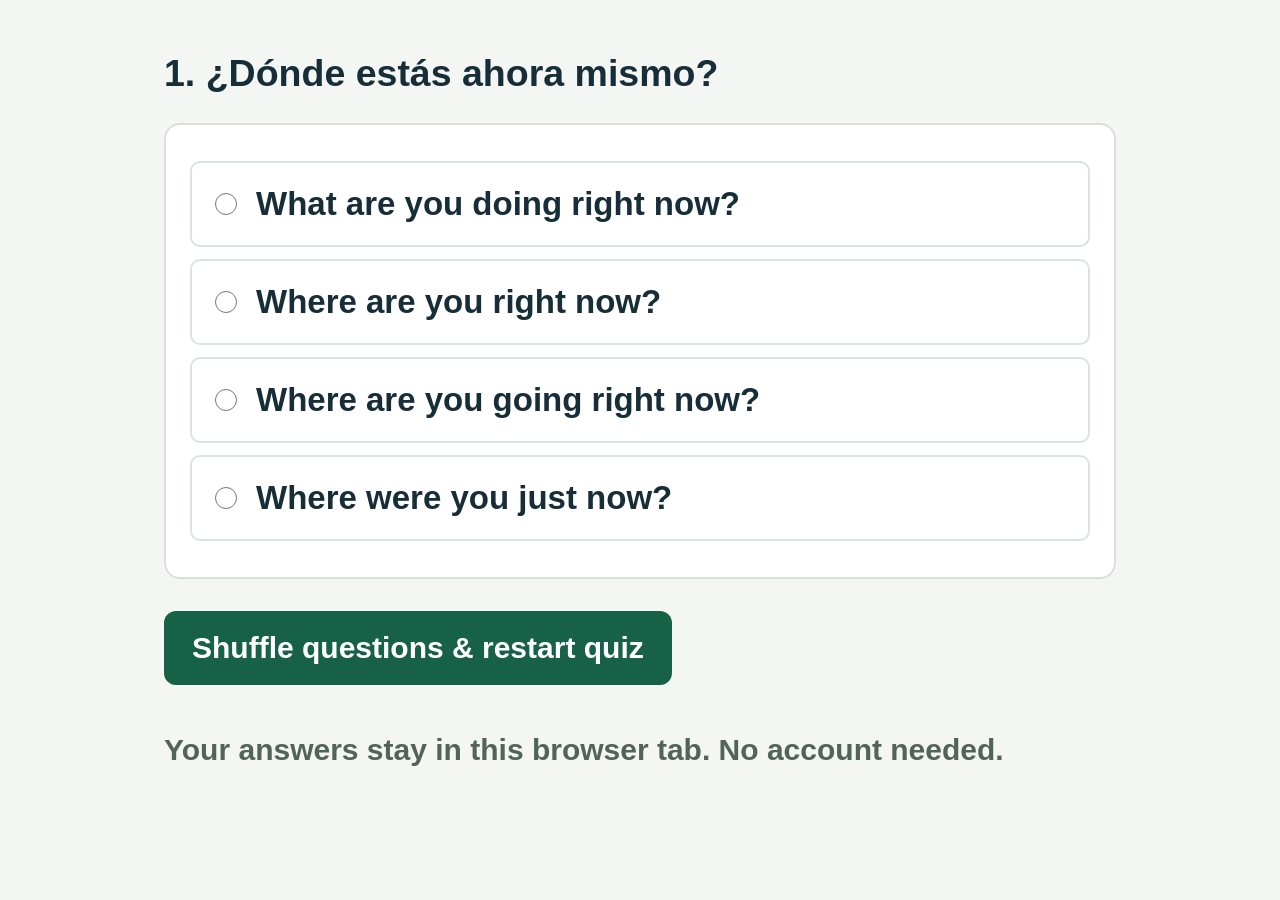
==== commit ffdcf25c: "Replace progress display with final percentage correct" ====
--- a/index.html
+++ b/index.html
@@ -12,7 +12,6 @@
 <body>
 <main>
   <noscript>Please enable JavaScript to take the quiz.</noscript>
-  <div class="progress" aria-live="polite"><span id="progress-text">0 of 14 answered</span><progress id="progress" value="0" max="14" aria-label="Questions answered"></progress></div>
   <form id="quiz">
     <div id="questions"></div>
   </form>
--- a/style.css
+++ b/style.css
@@ -31,7 +31,7 @@
 .word:hover, .word[aria-pressed="true"] { background: #cce4d5; }
 .answer-row { display: flex; align-items: center; gap: 16px; margin-bottom: 32px; }
 .answer-row fieldset { flex: 1; margin: 0; }
-.question-navigation { flex: none; }
+.question-navigation { display: flex; justify-content: flex-end; margin-bottom: 20px; }
 #next { font-size: 1.1rem; padding: 16px 24px; }
 @media (max-width: 600px) { .answer-row { gap: 8px; } #next { padding: 16px 10px; } }
 .incorrect label:has(input:checked) { background: #fff0e8; border-color: #ae430e; }
